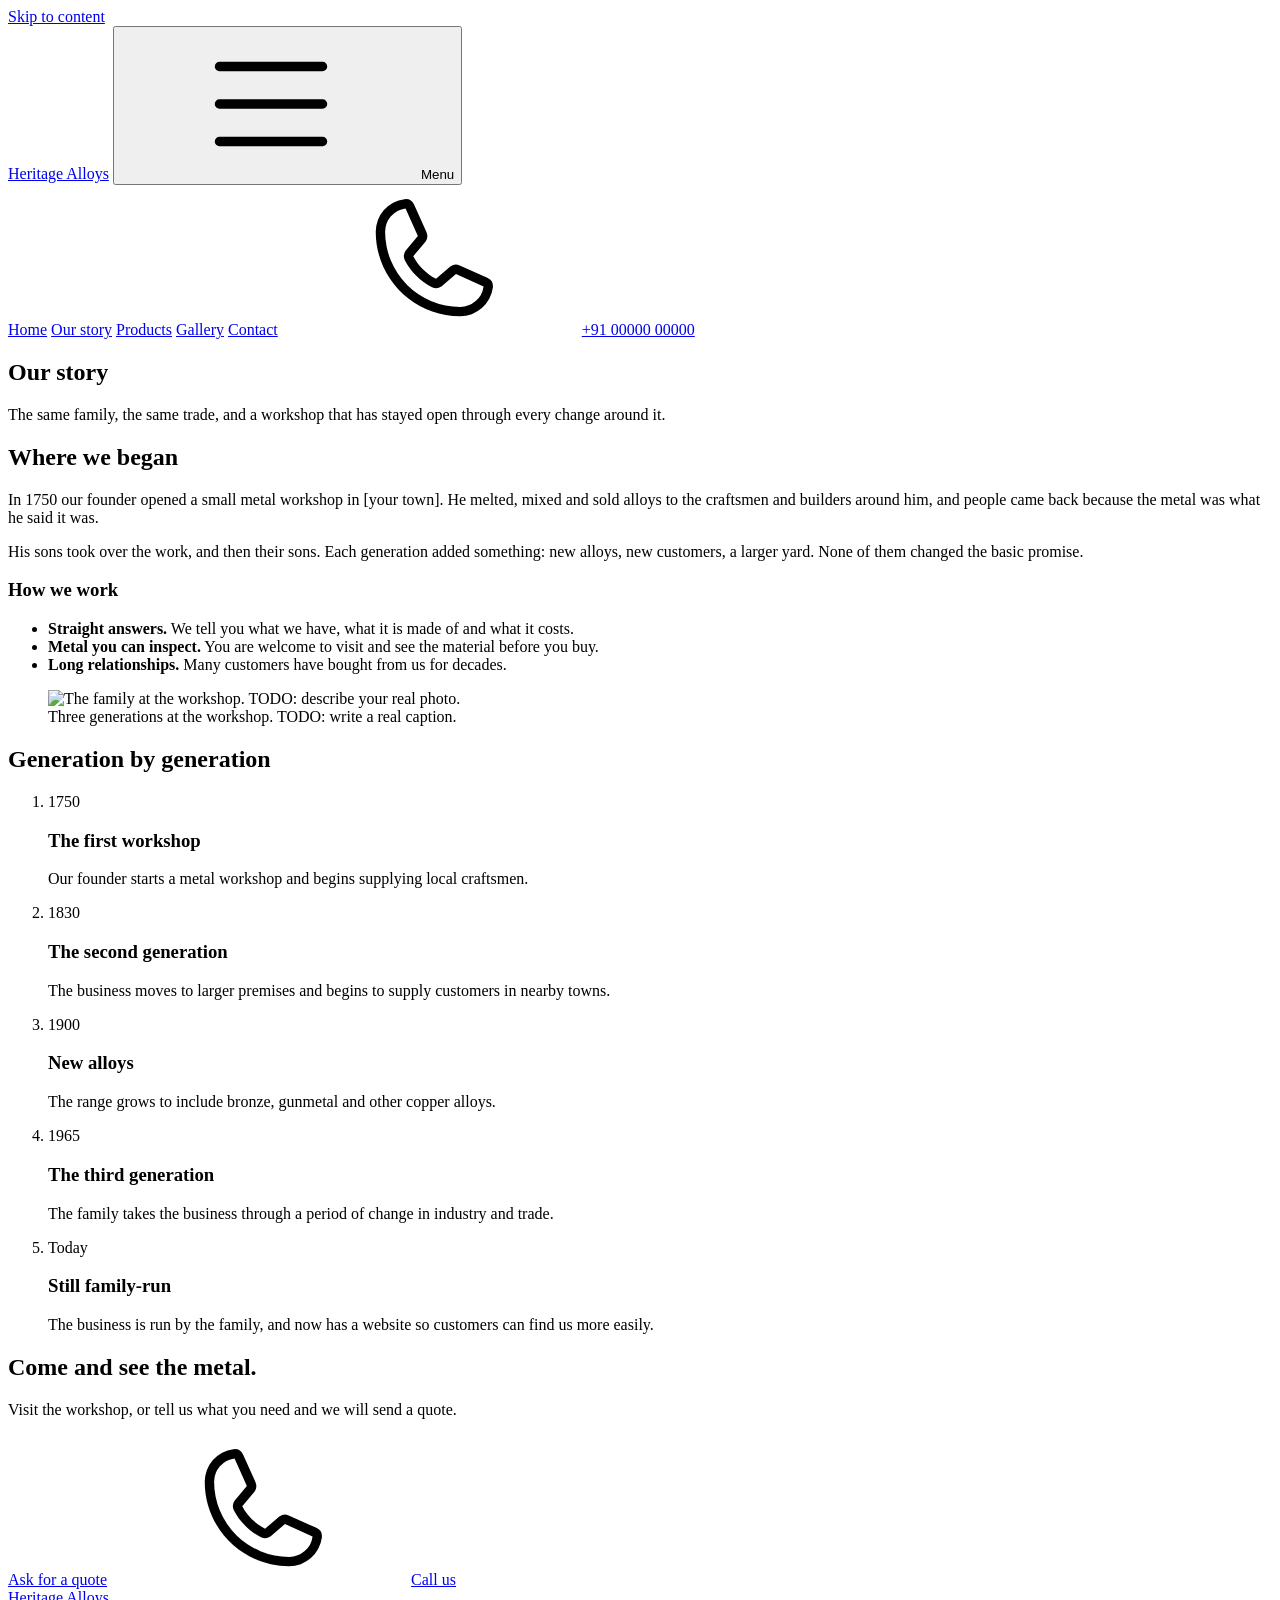
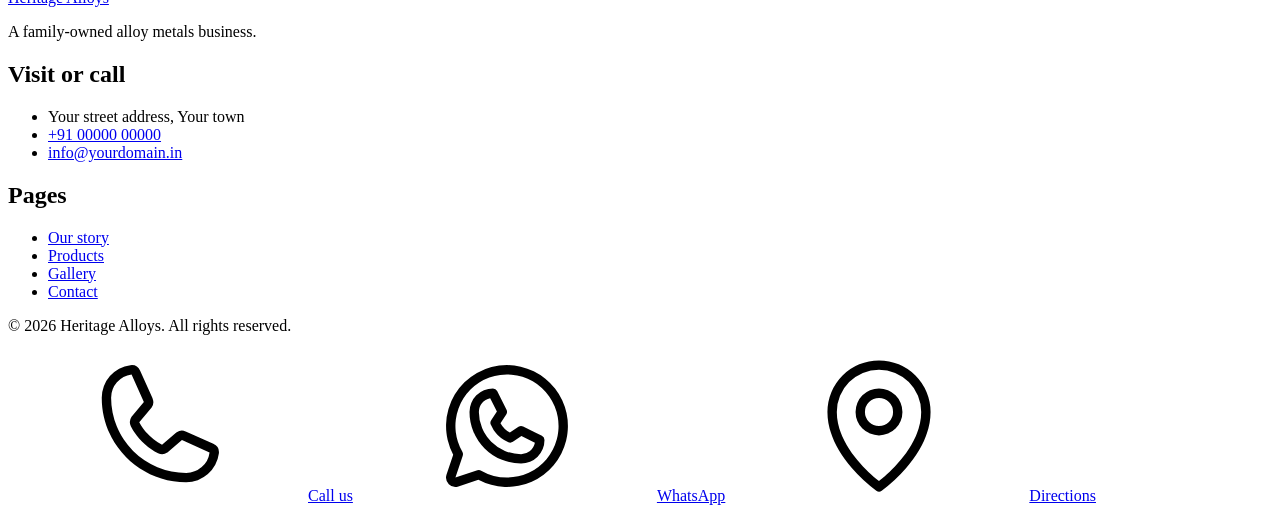
==== about.html @ 918330fb "Add files via upload" ====
<!DOCTYPE html>
<html lang="en">
<head>
  <meta charset="utf-8">
  <meta name="viewport" content="width=device-width, initial-scale=1">
  <meta name="color-scheme" content="light dark">
  <script>document.documentElement.className += ' js';</script>

  <!-- TODO: check this page's title and description -->
  <title>Our story | Heritage Alloys</title>
  <meta name="description" content="The story of Heritage Alloys: a family alloy metals business, passed from one generation to the next.">
  <meta name="theme-color" content="#2c3a40">
  <meta property="og:title" content="Our story | Heritage Alloys">
  <meta property="og:description" content="The story of Heritage Alloys: a family alloy metals business, passed from one generation to the next.">
  <meta property="og:type" content="website">
  <link rel="icon" href="images/favicon.svg" type="image/svg+xml">

  <link rel="preload" href="fonts/libre-caslon-display-latin-400-normal.woff2" as="font" type="font/woff2" crossorigin>
  <link rel="preload" href="fonts/hanken-grotesk-latin-wght-normal.woff2" as="font" type="font/woff2" crossorigin>
  <link rel="stylesheet" href="css/style.css">
</head>
<body>
  <svg width="0" height="0" style="position:absolute" aria-hidden="true" focusable="false"><defs><symbol id="i-phone" viewBox="0 0 256 256"><path d="M222.37,158.46l-47.11-21.11-.13-.06a16,16,0,0,0-15.17,1.4,8.12,8.12,0,0,0-.75.56L134.87,160c-15.42-7.49-31.34-23.29-38.83-38.51l20.78-24.71c.2-.25.39-.5.57-.77a16,16,0,0,0,1.32-15.06l0-.12L97.54,33.64a16,16,0,0,0-16.62-9.52A56.26,56.26,0,0,0,32,80c0,79.4,64.6,144,144,144a56.26,56.26,0,0,0,55.88-48.92A16,16,0,0,0,222.37,158.46ZM176,208A128.14,128.14,0,0,1,48,80,40.2,40.2,0,0,1,82.87,40a.61.61,0,0,0,0,.12l21,47L83.2,111.86a6.13,6.13,0,0,0-.57.77,16,16,0,0,0-1,15.7c9.06,18.53,27.73,37.06,46.46,46.11a16,16,0,0,0,15.75-1.14,8.44,8.44,0,0,0,.74-.56L168.89,152l47,21.05h0s.08,0,.11,0A40.21,40.21,0,0,1,176,208Z"/></symbol><symbol id="i-whatsapp" viewBox="0 0 256 256"><path d="M187.58,144.84l-32-16a8,8,0,0,0-8,.5l-14.69,9.8a40.55,40.55,0,0,1-16-16l9.8-14.69a8,8,0,0,0,.5-8l-16-32A8,8,0,0,0,104,64a40,40,0,0,0-40,40,88.1,88.1,0,0,0,88,88,40,40,0,0,0,40-40A8,8,0,0,0,187.58,144.84ZM152,176a72.08,72.08,0,0,1-72-72A24,24,0,0,1,99.29,80.46l11.48,23L101,118a8,8,0,0,0-.73,7.51,56.47,56.47,0,0,0,30.15,30.15A8,8,0,0,0,138,155l14.61-9.74,23,11.48A24,24,0,0,1,152,176ZM128,24A104,104,0,0,0,36.18,176.88L24.83,210.93a16,16,0,0,0,20.24,20.24l34.05-11.35A104,104,0,1,0,128,24Zm0,192a87.87,87.87,0,0,1-44.06-11.81,8,8,0,0,0-6.54-.67L40,216,52.47,178.6a8,8,0,0,0-.66-6.54A88,88,0,1,1,128,216Z"/></symbol><symbol id="i-pin" viewBox="0 0 256 256"><path d="M128,64a40,40,0,1,0,40,40A40,40,0,0,0,128,64Zm0,64a24,24,0,1,1,24-24A24,24,0,0,1,128,128Zm0-112a88.1,88.1,0,0,0-88,88c0,31.4,14.51,64.68,42,96.25a254.19,254.19,0,0,0,41.45,38.3,8,8,0,0,0,9.18,0A254.19,254.19,0,0,0,174,200.25c27.45-31.57,42-64.85,42-96.25A88.1,88.1,0,0,0,128,16Zm0,206c-16.53-13-72-60.75-72-118a72,72,0,0,1,144,0C200,161.23,144.53,209,128,222Z"/></symbol><symbol id="i-clock" viewBox="0 0 256 256"><path d="M128,24A104,104,0,1,0,232,128,104.11,104.11,0,0,0,128,24Zm0,192a88,88,0,1,1,88-88A88.1,88.1,0,0,1,128,216Zm64-88a8,8,0,0,1-8,8H128a8,8,0,0,1-8-8V72a8,8,0,0,1,16,0v48h48A8,8,0,0,1,192,128Z"/></symbol><symbol id="i-mail" viewBox="0 0 256 256"><path d="M224,48H32a8,8,0,0,0-8,8V192a16,16,0,0,0,16,16H216a16,16,0,0,0,16-16V56A8,8,0,0,0,224,48ZM203.43,64,128,133.15,52.57,64ZM216,192H40V74.19l82.59,75.71a8,8,0,0,0,10.82,0L216,74.19V192Z"/></symbol><symbol id="i-arrow" viewBox="0 0 256 256"><path d="M221.66,133.66l-72,72a8,8,0,0,1-11.32-11.32L196.69,136H40a8,8,0,0,1,0-16H196.69L138.34,61.66a8,8,0,0,1,11.32-11.32l72,72A8,8,0,0,1,221.66,133.66Z"/></symbol><symbol id="i-close" viewBox="0 0 256 256"><path d="M205.66,194.34a8,8,0,0,1-11.32,11.32L128,139.31,61.66,205.66a8,8,0,0,1-11.32-11.32L116.69,128,50.34,61.66A8,8,0,0,1,61.66,50.34L128,116.69l66.34-66.35a8,8,0,0,1,11.32,11.32L139.31,128Z"/></symbol><symbol id="i-prev" viewBox="0 0 256 256"><path d="M165.66,202.34a8,8,0,0,1-11.32,11.32l-80-80a8,8,0,0,1,0-11.32l80-80a8,8,0,0,1,11.32,11.32L91.31,128Z"/></symbol><symbol id="i-next" viewBox="0 0 256 256"><path d="M181.66,133.66l-80,80a8,8,0,0,1-11.32-11.32L164.69,128,90.34,53.66a8,8,0,0,1,11.32-11.32l80,80A8,8,0,0,1,181.66,133.66Z"/></symbol><symbol id="i-check" viewBox="0 0 256 256"><path d="M173.66,98.34a8,8,0,0,1,0,11.32l-56,56a8,8,0,0,1-11.32,0l-24-24a8,8,0,0,1,11.32-11.32L112,148.69l50.34-50.35A8,8,0,0,1,173.66,98.34ZM232,128A104,104,0,1,1,128,24,104.11,104.11,0,0,1,232,128Zm-16,0a88,88,0,1,0-88,88A88.1,88.1,0,0,0,216,128Z"/></symbol><symbol id="i-warn" viewBox="0 0 256 256"><path d="M128,24A104,104,0,1,0,232,128,104.11,104.11,0,0,0,128,24Zm0,192a88,88,0,1,1,88-88A88.1,88.1,0,0,1,128,216Zm-8-80V80a8,8,0,0,1,16,0v56a8,8,0,0,1-16,0Zm20,36a12,12,0,1,1-12-12A12,12,0,0,1,140,172Z"/></symbol><symbol id="i-menu" viewBox="0 0 256 256"><path d="M224,128a8,8,0,0,1-8,8H40a8,8,0,0,1,0-16H216A8,8,0,0,1,224,128ZM40,72H216a8,8,0,0,0,0-16H40a8,8,0,0,0,0,16ZM216,184H40a8,8,0,0,0,0,16H216a8,8,0,0,0,0-16Z"/></symbol></defs></svg>
  <a class="skip" href="#main">Skip to content</a>

  <div class="masthead">
    <header class="site-header container">
      <a class="brand" href="index.html">Heritage Alloys</a>
      <button class="nav-toggle" aria-expanded="false" aria-controls="site-nav"><svg class="icon" aria-hidden="true" focusable="false"><use href="#i-menu"/></svg>Menu</button>
      <nav id="site-nav" aria-label="Main">
        <a href="index.html">Home</a>
        <a href="about.html" aria-current="page">Our story</a>
        <a href="products.html">Products</a>
        <a href="gallery.html">Gallery</a>
        <a href="contact.html">Contact</a>
        <a class="nav-phone" href="tel:+910000000000"><svg class="icon" aria-hidden="true" focusable="false"><use href="#i-phone"/></svg>+91 00000 00000</a>
      </nav>
    </header>
    <section class="hero hero--page container">
      <div>
        <h1 class="rise" style="--i:0">Our story</h1>
        <p class="lead rise" style="--i:1">The same family, the same trade, and a workshop that has stayed open through every change around it.</p>
      </div>
    </section>
  </div>

  <main id="main">
    <section class="section">
      <div class="container story">
        <div>
          <h2>Where we began</h2>
          <!-- TODO: replace all of this with your real family history -->
          <p>In 1750 our founder opened a small metal workshop in [your town]. He melted, mixed and sold alloys to the craftsmen and builders around him, and people came back because the metal was what he said it was.</p>
          <p>His sons took over the work, and then their sons. Each generation added something: new alloys, new customers, a larger yard. None of them changed the basic promise.</p>
          <h3>How we work</h3>
          <!-- TODO: edit these to match how you really do business -->
          <ul class="principles">
            <li><strong>Straight answers.</strong> We tell you what we have, what it is made of and what it costs.</li>
            <li><strong>Metal you can inspect.</strong> You are welcome to visit and see the material before you buy.</li>
            <li><strong>Long relationships.</strong> Many customers have bought from us for decades.</li>
          </ul>
        </div>
        <figure>
          <img src="images/story.svg" width="800" height="1000" alt="The family at the workshop. TODO: describe your real photo.">
          <figcaption>Three generations at the workshop. TODO: write a real caption.</figcaption>
        </figure>
      </div>
    </section>

    <section class="section section--surface">
      <div class="container">
        <h2>Generation by generation</h2>
        <!-- TODO: change years and events. Add or remove list items freely. -->
        <ol class="timeline">
          <li>
            <time datetime="1750">1750</time>
            <div><h3>The first workshop</h3><p>Our founder starts a metal workshop and begins supplying local craftsmen.</p></div>
          </li>
          <li>
            <time datetime="1830">1830</time>
            <div><h3>The second generation</h3><p>The business moves to larger premises and begins to supply customers in nearby towns.</p></div>
          </li>
          <li>
            <time datetime="1900">1900</time>
            <div><h3>New alloys</h3><p>The range grows to include bronze, gunmetal and other copper alloys.</p></div>
          </li>
          <li>
            <time datetime="1965">1965</time>
            <div><h3>The third generation</h3><p>The family takes the business through a period of change in industry and trade.</p></div>
          </li>
          <li>
            <time datetime="2026">Today</time>
            <div><h3>Still family-run</h3><p>The business is run by the family, and now has a website so customers can find us more easily.</p></div>
          </li>
        </ol>
      </div>
    </section>

  </main>

  <footer class="site-footer">
    <div class="container">
      <section class="closing">
        <div>
          <h2>Come and see the metal.</h2>
          <p>Visit the workshop, or tell us what you need and we will send a quote.</p>
        </div>
        <div class="hero-actions">
          <a class="btn btn-lit" href="contact.html">Ask for a quote</a>
          <a class="btn btn-outline" href="tel:+910000000000"><svg class="icon" aria-hidden="true" focusable="false"><use href="#i-phone"/></svg>Call us</a>
        </div>
      </section>
      <div class="footer-grid">
        <div>
          <a class="brand" href="index.html">Heritage Alloys</a>
          <p>A family-owned alloy metals business.</p>
        </div>
        <div>
          <h2>Visit or call</h2>
          <!-- TODO: your real address, phone and email -->
          <ul>
            <li>Your street address, Your town</li>
            <li><a href="tel:+910000000000">+91 00000 00000</a></li>
            <li><a href="mailto:info@yourdomain.in">info@yourdomain.in</a></li>
          </ul>
        </div>
        <div>
          <h2>Pages</h2>
          <ul>
            <li><a href="about.html">Our story</a></li>
            <li><a href="products.html">Products</a></li>
            <li><a href="gallery.html">Gallery</a></li>
            <li><a href="contact.html">Contact</a></li>
          </ul>
        </div>
      </div>
      <p class="copyright">&copy; <span data-year>2026</span> Heritage Alloys. All rights reserved.</p>
    </div>
  </footer>

  <nav class="action-bar" aria-label="Quick actions">
    <a class="btn btn-lit" href="tel:+910000000000"><svg class="icon" aria-hidden="true" focusable="false"><use href="#i-phone"/></svg>Call us</a>
    <a class="btn btn-outline" href="https://wa.me/910000000000?text=Hello%2C%20I%20would%20like%20to%20ask%20about%20your%20alloys." target="_blank" rel="noopener"><svg class="icon" aria-hidden="true" focusable="false"><use href="#i-whatsapp"/></svg>WhatsApp</a>
    <a class="btn btn-outline" href="https://www.google.com/maps/search/?api=1&amp;query=Heritage%20Alloys" target="_blank" rel="noopener"><svg class="icon" aria-hidden="true" focusable="false"><use href="#i-pin"/></svg>Directions</a>
  </nav>

  <script src="js/main.js"></script>
</body>
</html>
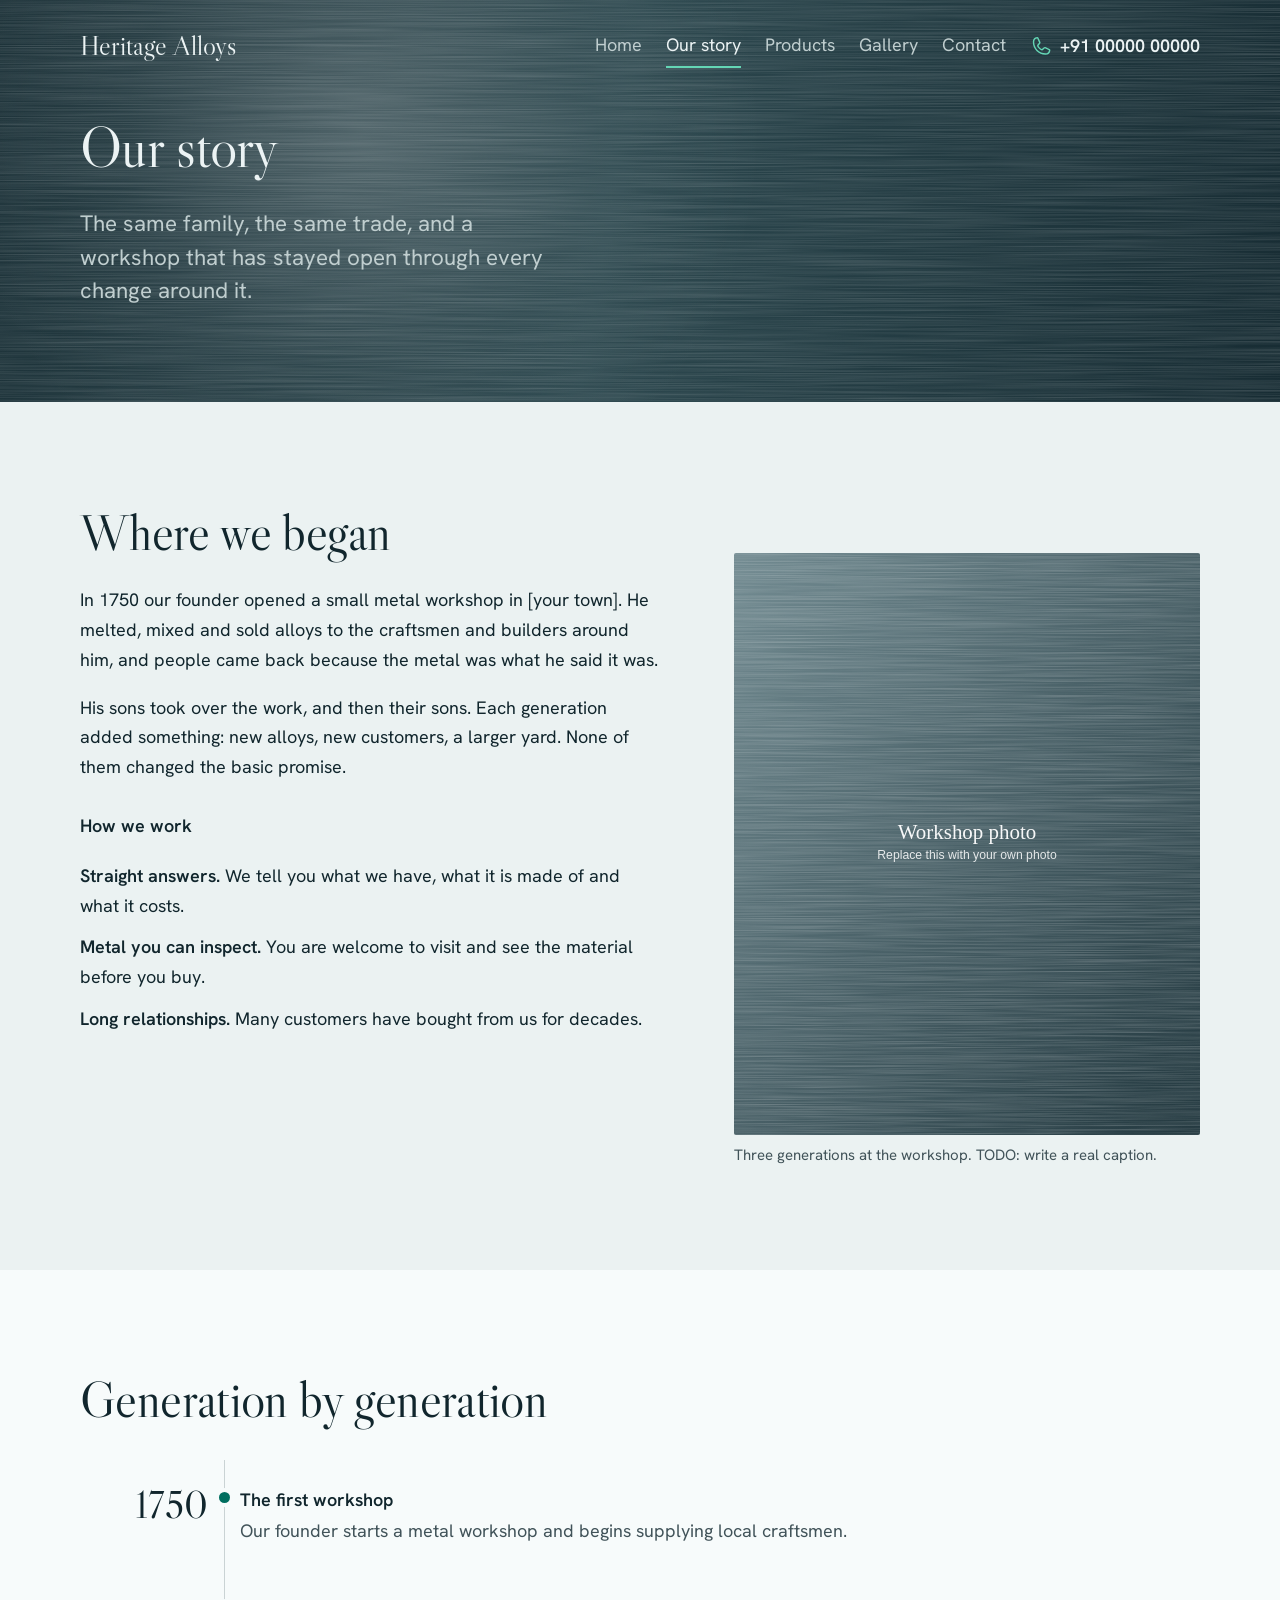
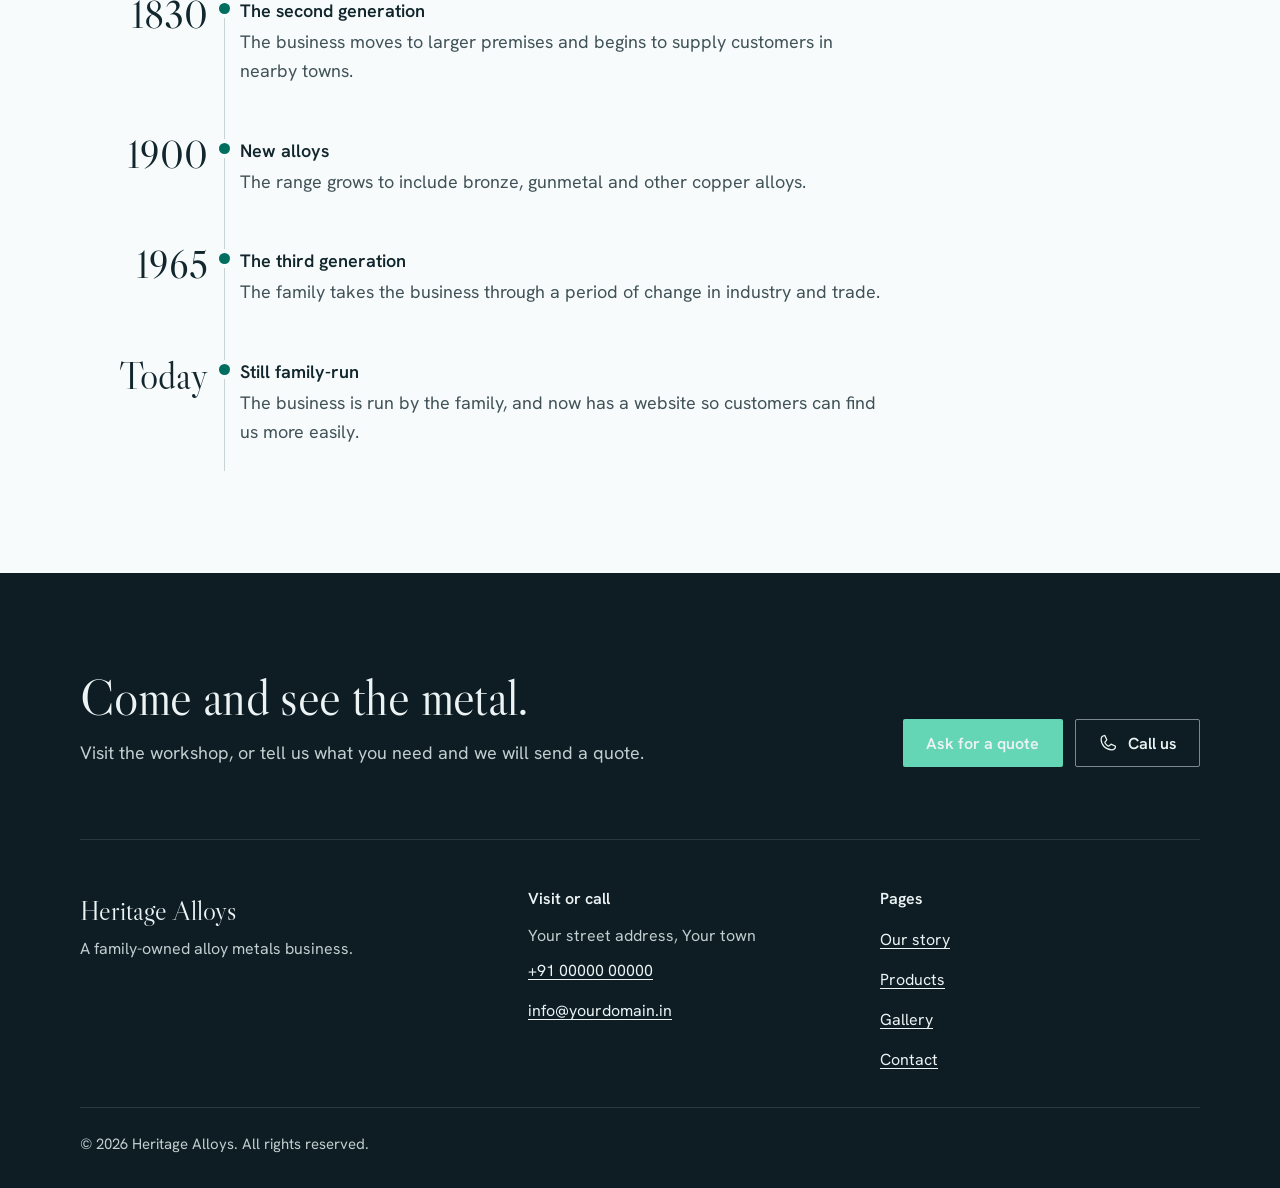
==== commit caac7960: "Update about.html" ====
--- a/about.html
+++ b/about.html
@@ -7,7 +7,7 @@
   <script>document.documentElement.className += ' js';</script>
 
   <!-- TODO: check this page's title and description -->
-  <title>Our story | Heritage Alloys</title>
+  <title>Our story | Amar Alloys India</title>
   <meta name="description" content="The story of Heritage Alloys: a family alloy metals business, passed from one generation to the next.">
   <meta name="theme-color" content="#2c3a40">
   <meta property="og:title" content="Our story | Heritage Alloys">
--- a/css/style.css
+++ b/css/style.css
@@ -0,0 +1,408 @@
+/* ==========================================================
+   Heritage Alloys - site styles
+
+   Design notes
+   - One accent colour only: patina (the green copper alloys
+     take on with age). Everything else is tinted neutrals.
+   - Light and dark mode follow the visitor's device setting.
+   - One corner radius for everything (--radius).
+   - Change colours, fonts and spacing in the tokens below.
+   ========================================================== */
+
+@font-face {
+  font-family: "Libre Caslon Display";
+  src: url("../fonts/libre-caslon-display-latin-400-normal.woff2") format("woff2");
+  font-weight: 400; font-style: normal; font-display: swap;
+}
+@font-face {
+  font-family: "Hanken Grotesk";
+  src: url("../fonts/hanken-grotesk-latin-wght-normal.woff2") format("woff2");
+  font-weight: 100 900; font-style: normal; font-display: swap;
+}
+
+/* ---------- Tokens ---------- */
+:root {
+  color-scheme: light dark;
+
+  /* surfaces and text (light) */
+  --ground: oklch(0.955 0.007 205);
+  --surface: oklch(0.985 0.004 205);
+  --ink: oklch(0.255 0.03 220);
+  --ink-soft: oklch(0.43 0.025 220);
+  --rule: oklch(0.86 0.01 205);
+
+  /* the single accent */
+  --accent: oklch(0.48 0.09 180);
+  --accent-strong: oklch(0.40 0.08 182);
+  --on-accent: oklch(0.985 0.005 190);
+
+  /* feedback (always paired with an icon and text) */
+  --danger: oklch(0.50 0.17 25);
+  --ring: oklch(0.48 0.09 180 / 0.3);
+
+  /* brushed metal surfaces (same in both modes) */
+  --metal-1: oklch(0.30 0.03 220);
+  --metal-2: oklch(0.38 0.035 215);
+  --metal-3: oklch(0.28 0.03 222);
+  --metal-deep: oklch(0.22 0.025 222);
+  --on-metal: oklch(0.96 0.008 200);
+  --on-metal-soft: oklch(0.84 0.015 205);
+  --accent-lit: oklch(0.80 0.115 172);
+  --accent-lit-hover: oklch(0.86 0.11 172);
+  --on-accent-lit: oklch(0.22 0.04 215);
+
+  --shadow: 0 1px 2px oklch(0.25 0.03 220 / 0.12), 0 18px 36px -16px oklch(0.25 0.03 220 / 0.32);
+
+  /* type */
+  --serif: "Libre Caslon Display", "Libre Caslon Text", Georgia, "Times New Roman", serif;
+  --sans: "Hanken Grotesk", system-ui, -apple-system, "Segoe UI", Roboto, sans-serif;
+  --step-0: 1.125rem;
+  --step-1: 1.4rem;
+  --step-2: 1.75rem;
+  --step-3: clamp(1.9rem, 3vw, 2.4rem);
+  --step-4: clamp(2.2rem, 4vw, 3.2rem);
+  --step-5: clamp(2.4rem, 5.2vw, 4.25rem);
+
+  /* spacing (8pt scale) */
+  --s1: 0.25rem; --s2: 0.5rem; --s3: 0.75rem; --s4: 1rem; --s5: 1.5rem;
+  --s6: 2rem; --s7: 3rem; --s8: 4.5rem; --s9: 6rem;
+
+  --gutter: clamp(1.25rem, 4vw, 2.5rem);
+  --max: 1120px;
+  --radius: 2px;
+  --ease: cubic-bezier(0.16, 1, 0.3, 1);
+  --z-bar: 40;
+}
+
+@media (prefers-color-scheme: dark) {
+  :root {
+    --ground: oklch(0.21 0.02 222);
+    --surface: oklch(0.25 0.022 222);
+    --ink: oklch(0.94 0.008 200);
+    --ink-soft: oklch(0.76 0.015 205);
+    --rule: oklch(0.36 0.02 220);
+    --accent: oklch(0.80 0.115 172);
+    --accent-strong: oklch(0.86 0.11 172);
+    --on-accent: oklch(0.22 0.04 215);
+    --danger: oklch(0.78 0.13 25);
+    --ring: oklch(0.80 0.115 172 / 0.35);
+    --metal-deep: oklch(0.18 0.02 222);
+    --shadow: 0 1px 2px oklch(0.1 0.02 220 / 0.4), 0 18px 36px -16px oklch(0.1 0.02 220 / 0.6);
+  }
+}
+
+/* ---------- Base ---------- */
+*, *::before, *::after { box-sizing: border-box; }
+html { scroll-behavior: smooth; -webkit-text-size-adjust: 100%; }
+body {
+  margin: 0;
+  font: 400 var(--step-0) / 1.65 var(--sans);
+  color: var(--ink);
+  background: var(--ground);
+  -webkit-font-smoothing: antialiased;
+}
+img { max-width: 100%; height: auto; display: block; }
+p { margin: 0 0 1em; max-inline-size: 64ch; text-wrap: pretty; }
+a { color: var(--accent); text-underline-offset: 0.2em; text-decoration-thickness: 1px; transition: text-decoration-thickness 0.15s var(--ease); }
+a:hover { text-decoration-thickness: 2px; }
+h1, h2, h3 { text-wrap: balance; }
+h1, h2 { font-family: var(--serif); font-weight: 400; line-height: 1.08; letter-spacing: -0.012em; margin: 0 0 0.5em; }
+h1 { font-size: var(--step-5); }
+h2 { font-size: var(--step-4); }
+h3 { font: 600 var(--step-0) / 1.3 var(--sans); margin: 0 0 0.25em; }
+ul, ol, dl { margin: 0; padding: 0; }
+:focus-visible { outline: 3px solid var(--accent); outline-offset: 3px; border-radius: var(--radius); }
+.masthead :focus-visible, .site-footer :focus-visible, .action-bar :focus-visible { outline-color: var(--accent-lit); }
+
+.container { width: min(100% - 2 * var(--gutter), var(--max)); margin-inline: auto; }
+.visually-hidden { position: absolute; width: 1px; height: 1px; overflow: hidden; clip-path: inset(50%); white-space: nowrap; }
+.skip { position: absolute; left: -999px; top: 0; background: var(--surface); color: var(--ink); padding: var(--s3) var(--s4); z-index: 100; }
+.skip:focus { left: var(--s2); top: var(--s2); }
+.icon { inline-size: 1.25em; block-size: 1.25em; fill: currentColor; flex: none; }
+
+/* ---------- Buttons: one primary per view, the rest stay quiet ---------- */
+.btn {
+  display: inline-flex; align-items: center; justify-content: center; gap: 0.6rem;
+  min-height: 3rem; padding: 0.7rem 1.4rem;
+  border: 1.5px solid transparent; border-radius: var(--radius);
+  font: 600 1rem / 1.2 var(--sans); text-decoration: none; white-space: nowrap;
+  cursor: pointer; touch-action: manipulation;
+  transition: background-color 0.18s var(--ease), border-color 0.18s var(--ease), transform 0.12s var(--ease);
+}
+.btn:hover { text-decoration: none; }
+.btn:active { transform: translateY(1px); }
+.btn[disabled] { opacity: 0.55; cursor: progress; }
+.btn-primary { background: var(--accent); color: var(--on-accent); }
+.btn-primary:hover { background: var(--accent-strong); }
+.btn-lit { background: var(--accent-lit); color: var(--on-accent-lit); }
+.btn-lit:hover { background: var(--accent-lit-hover); }
+.btn-outline { border-color: oklch(0.96 0.008 200 / 0.5); color: var(--on-metal); }
+.btn-outline:hover { background: oklch(1 0 0 / 0.1); border-color: oklch(0.96 0.008 200 / 0.8); }
+.btn-quiet { border-color: var(--ink-soft); color: var(--ink); }
+.btn-quiet:hover { background: var(--rule); }
+
+/* ---------- Masthead: header and hero on brushed metal ---------- */
+.masthead {
+  position: relative; isolation: isolate; overflow: hidden;
+  color: var(--on-metal);
+  background: linear-gradient(100deg, var(--metal-1) 0%, var(--metal-2) 48%, var(--metal-3) 100%);
+}
+.masthead::before { /* brushed streaks */
+  content: ""; position: absolute; inset: 0; z-index: -2; opacity: 0.2;
+  background-size: cover; background-position: center; background-repeat: no-repeat;
+  background-image: url("data:image/svg+xml,%3Csvg xmlns='http://www.w3.org/2000/svg' width='1600' height='900'%3E%3Cfilter id='n'%3E%3CfeTurbulence type='fractalNoise' baseFrequency='0.004 0.9' numOctaves='3' seed='4'/%3E%3CfeColorMatrix values='0 0 0 0 1 0 0 0 0 1 0 0 0 0 1 1.2 0 0 0 -0.35'/%3E%3C/filter%3E%3Crect width='100%25' height='100%25' filter='url(%23n)'/%3E%3C/svg%3E");
+}
+.masthead::after { /* moving highlight, positioned by js/main.js */
+  content: ""; position: absolute; inset: 0; z-index: -1; pointer-events: none;
+  background: radial-gradient(560px circle at var(--mx, 30%) var(--my, 25%),
+    oklch(1 0 0 / 0.2), oklch(1 0 0 / 0.05) 42%, transparent 72%);
+}
+
+.site-header { display: flex; flex-wrap: wrap; align-items: center; justify-content: space-between; gap: var(--s3) var(--s6); padding-block: var(--s5); }
+.brand { display: inline-flex; align-items: center; min-height: 2.75rem; font-family: var(--serif); font-size: 1.7rem; line-height: 1; color: var(--on-metal); text-decoration: none; }
+.brand:hover { text-decoration: none; }
+#site-nav { display: flex; flex-wrap: wrap; align-items: center; gap: var(--s1) var(--s5); }
+#site-nav a:not(.nav-phone) {
+  display: inline-flex; align-items: center; min-height: 2.75rem;
+  color: var(--on-metal-soft); text-decoration: none;
+  border-bottom: 2px solid transparent; transition: color 0.15s var(--ease), border-color 0.15s var(--ease);
+}
+#site-nav a:not(.nav-phone):hover { color: var(--on-metal); border-bottom-color: oklch(0.96 0.008 200 / 0.5); }
+#site-nav a[aria-current="page"] { color: var(--on-metal); border-bottom-color: var(--accent-lit); }
+.nav-phone { display: inline-flex; align-items: center; gap: 0.5rem; min-height: 2.75rem; font-weight: 600; color: var(--on-metal); text-decoration: none; }
+.nav-phone .icon { color: var(--accent-lit); }
+.nav-toggle {
+  display: none; align-items: center; gap: 0.5rem; min-height: 3rem; padding: 0 1rem;
+  font: 600 1rem var(--sans); color: var(--on-metal); cursor: pointer; touch-action: manipulation;
+  background: transparent; border: 1.5px solid oklch(0.96 0.008 200 / 0.5); border-radius: var(--radius);
+}
+
+/* ---------- Hero ---------- */
+.hero {
+  display: grid; grid-template-columns: minmax(0, 1.5fr) minmax(0, 0.5fr); gap: var(--s7); align-items: center;
+  padding-block: var(--s6) calc(var(--s9) + var(--s4));
+}
+.hero--page { grid-template-columns: minmax(0, 1fr); padding-block: var(--s5) var(--s8); }
+.hero--page h1 { font-size: clamp(2.3rem, 4.6vw, 3.6rem); }
+.hero .lead { font-size: var(--step-1); line-height: 1.5; color: var(--on-metal-soft); max-inline-size: 36ch; }
+.hero-actions { display: flex; flex-wrap: wrap; gap: var(--s3); margin-top: var(--s5); }
+.seal { inline-size: min(100%, 280px); justify-self: center; filter: drop-shadow(0 14px 22px oklch(0.15 0.03 220 / 0.5)); }
+
+.seal { color: var(--accent-lit); }
+.seal .m-a { stop-color: oklch(0.46 0.04 215); }
+.seal .m-b { stop-color: oklch(0.26 0.03 222); }
+.seal-ring, .seal-year { font-family: var(--sans); letter-spacing: 0.04em; }
+.seal-ring { font-family: var(--serif); }
+.seal-mono { font-family: var(--serif); fill: var(--on-metal); }
+
+/* ---------- Key facts ledge (Pareto: what most visitors came for) ---------- */
+.ledge {
+  position: relative; margin-top: calc(-1 * var(--s7)); margin-bottom: var(--s6);
+  display: grid; grid-template-columns: 1fr 1.25fr 1fr; gap: var(--s6);
+  padding: var(--s6); background: var(--surface); border-radius: var(--radius); box-shadow: var(--shadow);
+}
+.fact { display: grid; grid-template-columns: auto 1fr; column-gap: var(--s3); align-content: start; }
+.fact > .icon { color: var(--accent); margin-top: 0.2rem; inline-size: 1.5rem; block-size: 1.5rem; }
+.fact h2 { font: 600 1rem / 1.4 var(--sans); letter-spacing: 0; margin: 0 0 var(--s1); color: var(--ink-soft); }
+.fact p, .fact .fact-line { margin: 0; font-size: 1.0625rem; line-height: 1.5; }
+.fact .links { display: flex; flex-wrap: wrap; gap: 0 var(--s4); margin-top: var(--s1); font-weight: 600; }
+.fact a { display: inline-flex; align-items: center; }
+.open-status { display: flex; align-items: baseline; gap: 0.55rem; font-weight: 600; line-height: 1.5; margin: 0 0 var(--s1); }
+.open-status::before { content: ""; flex: none; inline-size: 0.65rem; block-size: 0.65rem; border-radius: 50%; border: 2px solid var(--ink-soft); transform: translateY(-0.05em); }
+.open-status[hidden] { display: none; }
+.open-status[data-state="open"]::before { background: var(--accent); border-color: var(--accent); }
+
+/* ---------- Sections ---------- */
+.section { padding-block: clamp(3.5rem, 8vw, 6.5rem); }
+.section--surface { background: var(--surface); }
+
+.story { display: grid; grid-template-columns: minmax(0, 1fr) minmax(0, 0.8fr); gap: clamp(2rem, 6vw, var(--s8)); align-items: start; }
+.story figure { margin-top: var(--s7); }
+.story h2 { max-inline-size: 14ch; }
+.story h3 { margin-top: var(--s6); }
+figure { margin: 0; }
+figure img { inline-size: 100%; border-radius: var(--radius); }
+figcaption { margin-top: var(--s2); font-size: 0.9375rem; color: var(--ink-soft); }
+.text-link { display: inline-flex; align-items: center; gap: 0.5rem; font-weight: 600; }
+.text-link .icon { transition: transform 0.2s var(--ease); }
+.text-link:hover .icon { transform: translateX(3px); }
+
+.principles { list-style: none; display: grid; gap: var(--s3); margin: var(--s5) 0 0; }
+.principles li { max-inline-size: 60ch; }
+.principles strong { font-weight: 600; }
+
+.supply { display: grid; grid-template-columns: minmax(0, 0.9fr) minmax(0, 1.1fr); gap: clamp(2rem, 6vw, var(--s8)); align-items: start; }
+.quad { display: grid; grid-template-columns: 1fr 1fr; gap: var(--s6) var(--s7); }
+.quad dt, .alloy dt { font-family: var(--serif); font-size: var(--step-2); line-height: 1.2; }
+.quad dd, .alloy dd { margin: var(--s1) 0 0; color: var(--ink-soft); }
+
+/* Products catalogue */
+.catalog { display: grid; grid-template-columns: minmax(0, 13rem) minmax(0, 1fr); gap: clamp(2rem, 6vw, var(--s8)); align-items: start; }
+.catalog-nav { position: sticky; top: var(--s5); }
+.catalog-nav ul { list-style: none; display: grid; gap: var(--s1); }
+.catalog-nav a { display: block; padding: 0.5rem 0; color: var(--ink-soft); text-decoration: none; transition: color 0.15s var(--ease); }
+.catalog-nav a:hover { color: var(--ink); }
+.catalog-nav a[aria-current="true"] { color: var(--ink); font-weight: 600; }
+.family { scroll-margin-top: var(--s5); padding-block: var(--s7); }
+.family:first-child { padding-top: 0; }
+.family + .family { border-top: 1px solid var(--rule); }
+.family h2 { font-size: var(--step-3); margin-bottom: var(--s2); }
+.family-intro { color: var(--ink-soft); margin: 0; }
+.alloy-list { display: grid; grid-template-columns: repeat(2, minmax(0, 1fr)); gap: var(--s6) var(--s7); margin: var(--s6) 0 0; }
+.alloy .made { color: var(--ink); font-weight: 500; }
+.alloy dd + dd { margin-top: var(--s1); }
+
+.forms { list-style: none; display: grid; grid-template-columns: repeat(2, minmax(0, 1fr)); gap: var(--s6) var(--s7); margin-top: var(--s6); }
+.forms strong { display: block; font-family: var(--serif); font-weight: 400; font-size: var(--step-2); line-height: 1.2; }
+.forms span { color: var(--ink-soft); }
+
+/* Timeline (a real sequence, so dates stay) */
+.timeline { --yr: 8rem; list-style: none; display: grid; margin-top: var(--s6); }
+.timeline li { position: relative; display: grid; grid-template-columns: var(--yr) minmax(0, 1fr); gap: var(--s6); padding-block: var(--s5); }
+.timeline li::before { content: ""; position: absolute; inset-block: 0; inset-inline-start: calc(var(--yr) + var(--s6) / 2); inline-size: 1px; background: var(--rule); }
+.timeline li::after { content: ""; position: absolute; inset-block-start: calc(var(--s5) + 0.55rem); inset-inline-start: calc(var(--yr) + var(--s6) / 2 - 5px); inline-size: 11px; block-size: 11px; border-radius: 50%; background: var(--accent); box-shadow: 0 0 0 4px var(--ground); }
+.section--surface .timeline li::after { box-shadow: 0 0 0 4px var(--surface); }
+.timeline time { font-family: var(--serif); font-size: var(--step-3); line-height: 1.1; text-align: right; }
+.timeline h3 { margin-top: 0.3rem; }
+.timeline p { margin: 0; color: var(--ink-soft); }
+
+/* Gallery */
+.gallery { display: grid; grid-template-columns: repeat(12, minmax(0, 1fr)); grid-auto-rows: clamp(11rem, 20vw, 15rem); gap: var(--s3); }
+.tile { position: relative; display: block; padding: 0; border: 0; background: var(--rule); cursor: zoom-in; border-radius: var(--radius); overflow: hidden; touch-action: manipulation; }
+.tile:nth-child(1) { grid-column: span 7; grid-row: span 2; }
+.tile:nth-child(2), .tile:nth-child(3) { grid-column: span 5; }
+.tile:nth-child(n + 4) { grid-column: span 4; }
+.tile img { inline-size: 100%; block-size: 100%; object-fit: cover; transition: transform 0.6s var(--ease); }
+.tile:hover img { transform: scale(1.03); }
+.gallery-captions { margin-top: var(--s4); color: var(--ink-soft); font-size: 0.9375rem; }
+
+dialog { border: 0; padding: 0; border-radius: var(--radius); inline-size: min(94vw, 1040px); max-inline-size: none; background: var(--metal-deep); color: var(--on-metal); }
+dialog::backdrop { background: oklch(0.12 0.02 222 / 0.85); }
+dialog img { inline-size: 100%; max-block-size: 74vh; object-fit: contain; }
+dialog .lb-bar { display: flex; align-items: center; justify-content: space-between; gap: var(--s3); padding: var(--s3) var(--s4); }
+dialog .lb-bar p { margin: 0; max-inline-size: none; }
+dialog .lb-actions { display: flex; gap: var(--s2); }
+dialog .btn { min-width: 3rem; padding-inline: 0.8rem; }
+
+/* Contact */
+.contact-grid { display: grid; grid-template-columns: minmax(0, 1.15fr) minmax(0, 0.85fr); gap: clamp(2rem, 6vw, var(--s8)); align-items: start; }
+.contact-form h2, .contact-details h2 { font-size: var(--step-3); }
+.field { margin-bottom: var(--s5); }
+label, .label { display: block; font-weight: 600; margin-bottom: var(--s1); }
+.hint { display: block; font-weight: 400; color: var(--ink-soft); font-size: 0.9375rem; }
+input, textarea {
+  inline-size: 100%; min-height: 3rem; padding: 0.7rem 0.9rem;
+  font: inherit; font-size: 1.0625rem; color: var(--ink); background: var(--surface);
+  border: 1.5px solid var(--ink-soft); border-radius: var(--radius);
+  transition: border-color 0.15s var(--ease), box-shadow 0.15s var(--ease);
+}
+textarea { min-height: 9rem; resize: vertical; }
+input:focus-visible, textarea:focus-visible { outline: none; border-color: var(--accent); box-shadow: 0 0 0 3px var(--ring); }
+[aria-invalid="true"] { border-color: var(--danger); }
+.error { display: flex; align-items: flex-start; gap: 0.4rem; margin: var(--s1) 0 0; color: var(--danger); font-size: 0.9375rem; font-weight: 500; }
+.error[hidden] { display: none; }
+.hp { position: absolute; left: -9999px; }
+.form-note { color: var(--ink-soft); font-size: 0.9375rem; margin: var(--s3) 0 0; }
+.form-status { margin: var(--s4) 0 0; font-weight: 500; }
+.form-status:empty { display: none; }
+.form-status.is-error { color: var(--danger); }
+.sent { padding: var(--s6); background: var(--surface); border-radius: var(--radius); box-shadow: var(--shadow); }
+.sent:focus { outline: none; }
+.sent .icon { inline-size: 2rem; block-size: 2rem; color: var(--accent); }
+.sent h2 { font-size: var(--step-3); margin-top: var(--s3); }
+
+.details { display: grid; gap: var(--s5); }
+.details dt { font-weight: 600; color: var(--ink-soft); font-size: 1rem; }
+.details dd { margin: 0; font-size: 1.0625rem; }
+.details a { display: inline-flex; align-items: center; gap: 0.5rem; font-weight: 600; }
+.map { display: block; inline-size: 100%; aspect-ratio: 21 / 9; min-height: 20rem; border: 0; background: var(--rule); }
+
+/* ---------- Closing call to action and footer ---------- */
+.site-footer { background: var(--metal-deep); color: var(--on-metal-soft); font-size: 1rem; }
+.site-footer a { color: var(--on-metal); }
+.closing { display: grid; grid-template-columns: minmax(0, 1.4fr) minmax(0, 1fr); gap: var(--s6); align-items: end; padding-block: var(--s9) var(--s8); border-bottom: 1px solid oklch(1 0 0 / 0.12); }
+.site-footer .closing h2 { font: 400 var(--step-4) / 1.1 var(--serif); letter-spacing: -0.012em; color: var(--on-metal); margin: 0 0 var(--s3); }
+.closing p { margin: 0; font-size: 1.125rem; }
+.closing .hero-actions { margin: 0; justify-content: flex-end; }
+.footer-grid { display: grid; grid-template-columns: 1.3fr 1fr 1fr; gap: var(--s6); padding-block: var(--s7) var(--s5); }
+.site-footer .brand { margin-bottom: var(--s1); }
+.site-footer h2 { font: 600 1rem / 1.4 var(--sans); letter-spacing: 0; margin: 0 0 var(--s3); color: var(--on-metal); }
+.site-footer ul { list-style: none; }
+.site-footer li { margin-bottom: var(--s1); }
+.site-footer li a { display: inline-flex; min-height: 2.25rem; align-items: center; }
+.copyright { margin: 0; padding-block: var(--s5) var(--s6); max-inline-size: none; font-size: 0.9375rem; border-top: 1px solid oklch(1 0 0 / 0.12); }
+
+/* Thumb-reach actions on phones (Fitts) */
+.action-bar { display: none; }
+
+/* Fitts: bigger hit areas for text links on touch screens */
+@media (pointer: coarse) {
+  .fact a, .text-link, .details a, .site-footer li a { min-height: 2.75rem; }
+}
+
+/* ---------- Load-in: one calm moment on the hero ---------- */
+@media (prefers-reduced-motion: no-preference) {
+  .rise { animation: rise 0.8s var(--ease) both; animation-delay: calc(var(--i, 0) * 90ms); }
+  .seal { animation: seal-in 1.2s var(--ease) 0.25s both; }
+  @keyframes rise { from { opacity: 0; transform: translateY(14px); } }
+  @keyframes seal-in { from { opacity: 0; transform: scale(0.94) rotate(-5deg); } }
+}
+
+/* ---------- Tablet and phone ---------- */
+@media (max-width: 860px) {
+  .js .nav-toggle { display: inline-flex; }
+  .js #site-nav { display: none; flex-basis: 100%; flex-direction: column; align-items: stretch; gap: 0; padding-bottom: var(--s3); }
+  .js #site-nav.open { display: flex; }
+  .js #site-nav a { min-height: 3rem; }
+
+  .hero { grid-template-columns: minmax(0, 1fr); padding-block: var(--s4) calc(var(--s8) + var(--s4)); }
+  .seal { display: none; }
+  .hero .lead { font-size: 1.25rem; }
+
+  .ledge { grid-template-columns: minmax(0, 1fr); gap: var(--s5); padding: var(--s5); margin-top: calc(-1 * var(--s6)); }
+  .story, .supply, .contact-grid, .closing, .footer-grid { grid-template-columns: minmax(0, 1fr); }
+  .story figure { margin-top: 0; order: -1; }
+  .story h2 { max-inline-size: none; }
+  .contact-details { order: -1; }
+  .closing { padding-block: var(--s8) var(--s7); align-items: start; }
+  .closing .hero-actions { justify-content: flex-start; }
+
+  .catalog { grid-template-columns: minmax(0, 1fr); gap: var(--s5); }
+  .catalog-nav { position: static; }
+  .catalog-nav ul { display: flex; flex-wrap: wrap; gap: var(--s2); }
+  .catalog-nav a { padding: 0.6rem 0.9rem; min-height: 2.75rem; border: 1.5px solid var(--rule); border-radius: var(--radius); }
+  .catalog-nav a[aria-current="true"] { border-color: var(--accent); }
+  .family { padding-block: var(--s6); }
+
+  .timeline { --yr: 4.6rem; }
+  .timeline li { gap: var(--s4); }
+  .timeline li::before { inset-inline-start: calc(var(--yr) + var(--s4) / 2); }
+  .timeline li::after { inset-inline-start: calc(var(--yr) + var(--s4) / 2 - 5px); }
+  .timeline time { font-size: var(--step-2); }
+
+  .gallery { grid-template-columns: repeat(2, minmax(0, 1fr)); grid-auto-rows: 11rem; }
+  .tile:nth-child(n) { grid-column: span 1; grid-row: span 1; }
+  .tile:nth-child(1) { grid-column: span 2; grid-row: span 2; }
+
+  /* bottom action bar */
+  body { padding-bottom: calc(4.75rem + env(safe-area-inset-bottom)); }
+  .action-bar {
+    position: fixed; inset: auto 0 0 0; z-index: var(--z-bar);
+    display: grid; grid-template-columns: 1.15fr 1fr 1fr; gap: var(--s2);
+    padding: var(--s2) var(--gutter) calc(var(--s2) + env(safe-area-inset-bottom));
+    background: var(--metal-deep); border-top: 1px solid oklch(1 0 0 / 0.14);
+  }
+  .action-bar .btn { padding-inline: 0.5rem; font-size: 0.9375rem; gap: 0.4rem; }
+}
+
+@media (max-width: 560px) {
+  .alloy-list, .forms, .quad { grid-template-columns: minmax(0, 1fr); }
+  .quad { gap: var(--s5); }
+  .map { aspect-ratio: 4 / 3; min-height: 16rem; }
+  .hero-actions .btn { flex: 1 1 auto; }
+}
+
+@media (prefers-reduced-motion: reduce) {
+  html { scroll-behavior: auto; }
+  *, *::before, *::after { transition-duration: 0.01ms !important; }
+}
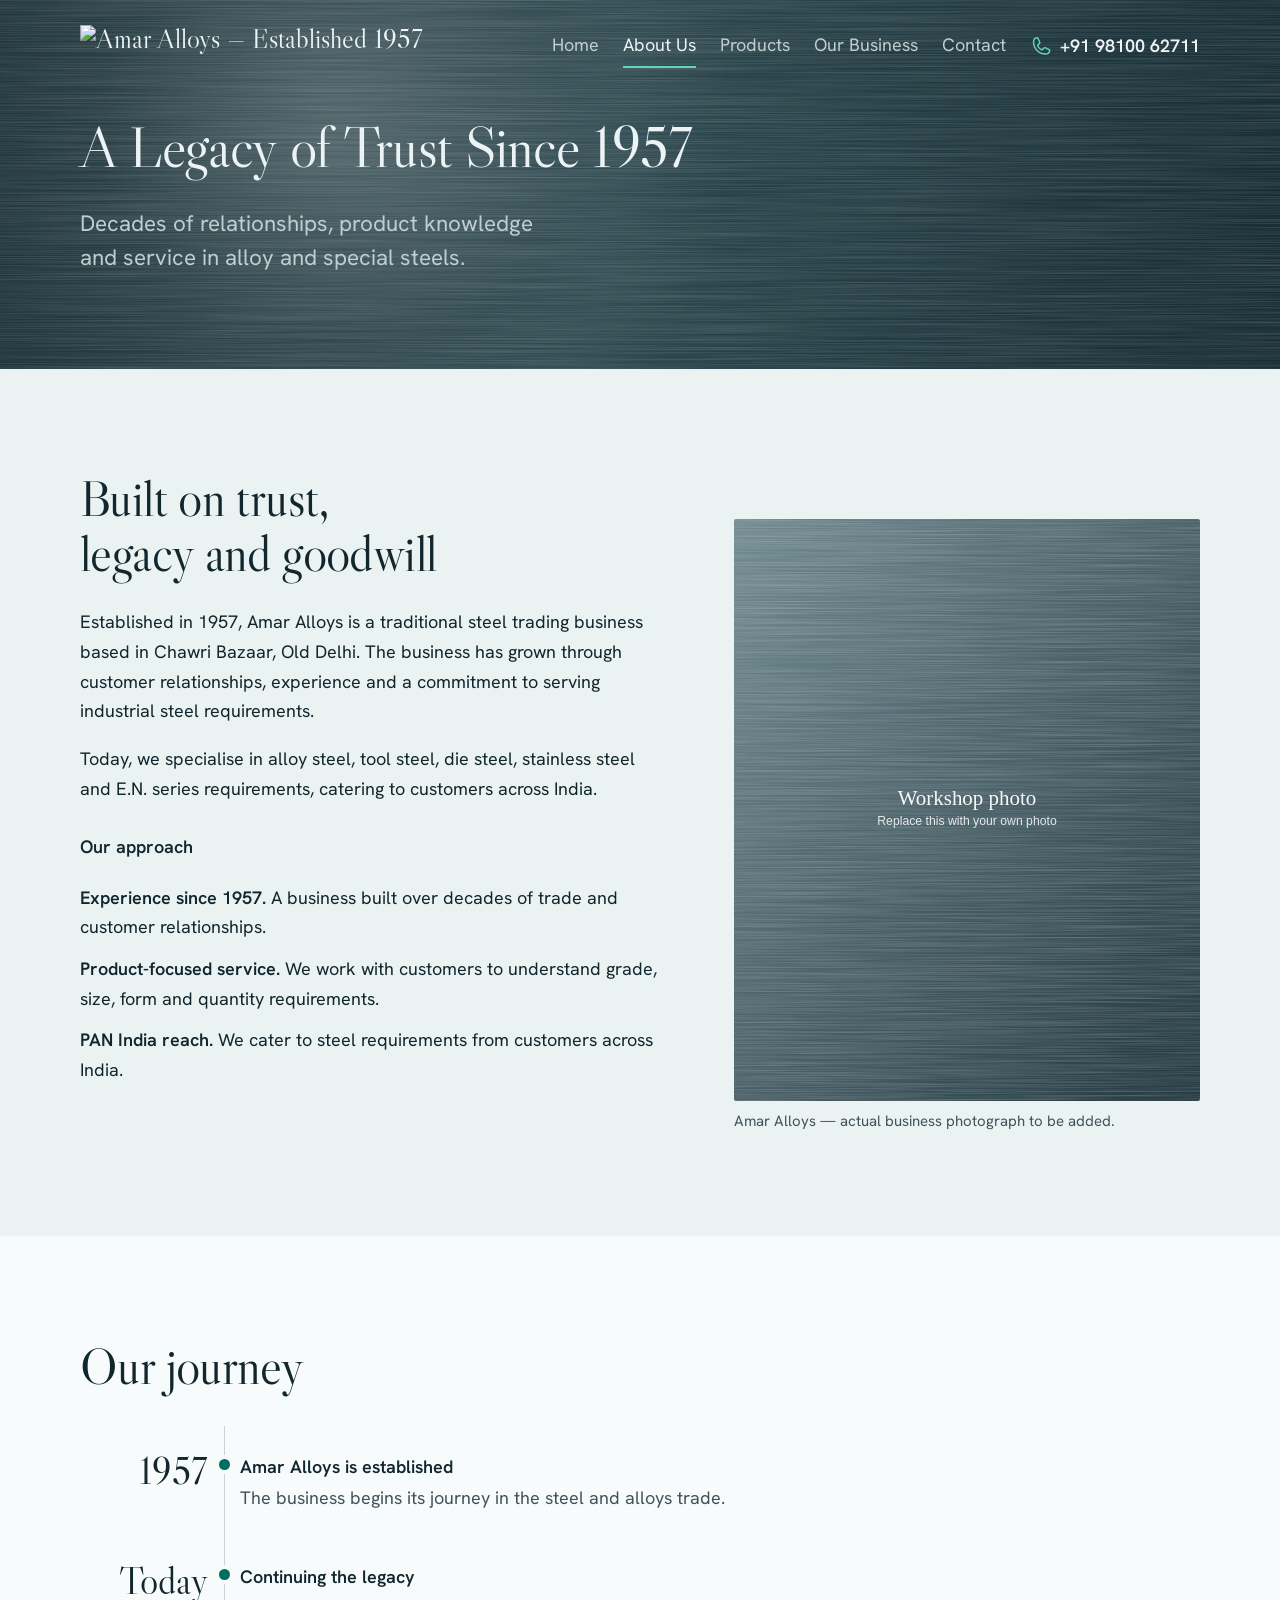
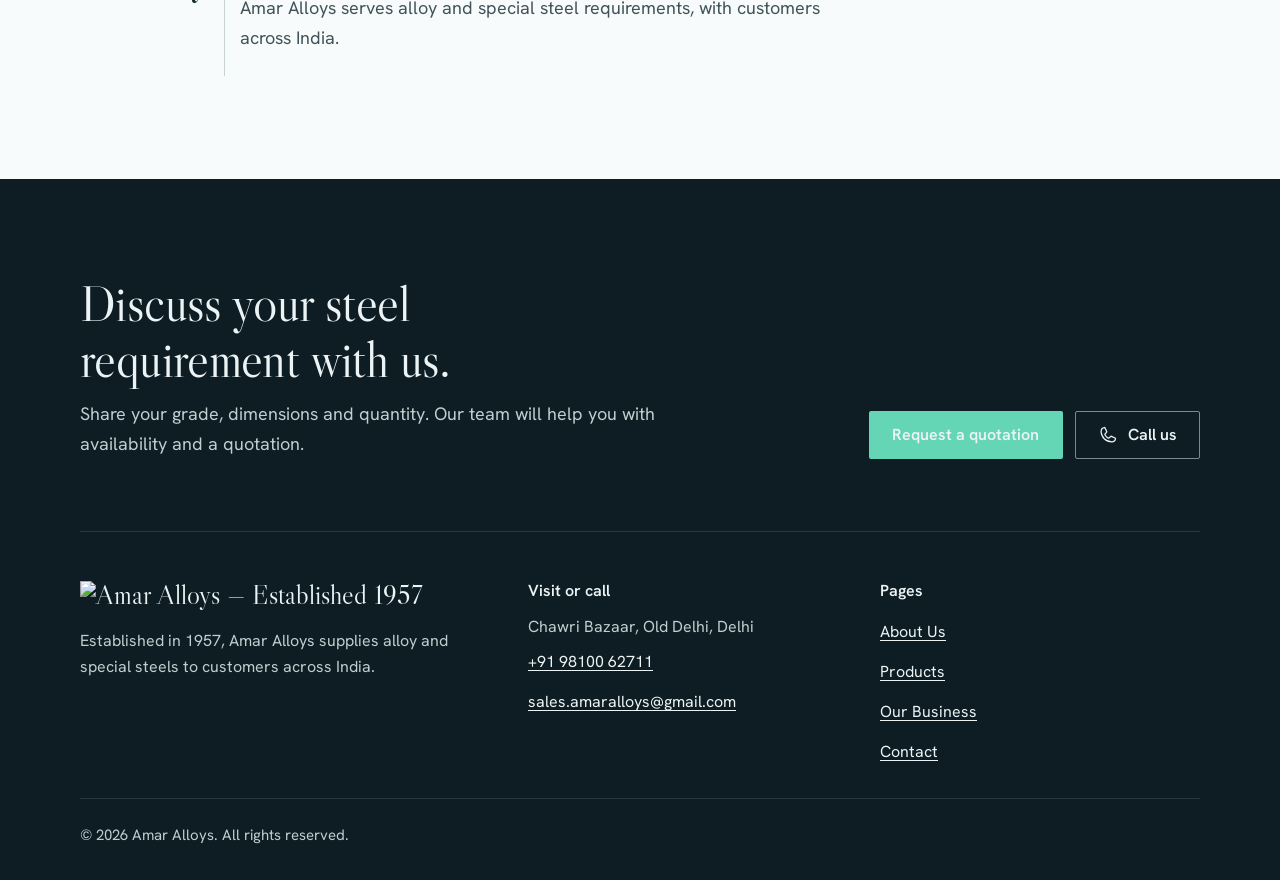
==== commit 581f93b8: "Update about.html" ====
--- a/about.html
+++ b/about.html
@@ -6,12 +6,12 @@
   <meta name="color-scheme" content="light dark">
   <script>document.documentElement.className += ' js';</script>
 
-  <!-- TODO: check this page's title and description -->
-  <title>Our story | Amar Alloys India</title>
-  <meta name="description" content="The story of Heritage Alloys: a family alloy metals business, passed from one generation to the next.">
+  
+  <title>About Amar Alloys | Established in 1957, Delhi</title>
+  <meta name="description" content="Learn about Amar Alloys, an alloy and special steel trading business established in 1957 and based in Chawri Bazaar, Old Delhi.">
   <meta name="theme-color" content="#2c3a40">
-  <meta property="og:title" content="Our story | Heritage Alloys">
-  <meta property="og:description" content="The story of Heritage Alloys: a family alloy metals business, passed from one generation to the next.">
+  <meta property="og:title" content="About Amar Alloys | Established 1957">
+  <meta property="og:description" content="A legacy of trust, relationships and alloy and special steel supply since 1957.">
   <meta property="og:type" content="website">
   <link rel="icon" href="images/favicon.svg" type="image/svg+xml">
 
@@ -25,21 +25,21 @@
 
   <div class="masthead">
     <header class="site-header container">
-      <a class="brand" href="index.html">Heritage Alloys</a>
+      <a class="brand" href="index.html" aria-label="Amar Alloys home"><img src="images/amar-alloys-logo.svg" alt="Amar Alloys — Established 1957" style="height:42px;width:auto;display:block"></a>
       <button class="nav-toggle" aria-expanded="false" aria-controls="site-nav"><svg class="icon" aria-hidden="true" focusable="false"><use href="#i-menu"/></svg>Menu</button>
       <nav id="site-nav" aria-label="Main">
         <a href="index.html">Home</a>
-        <a href="about.html" aria-current="page">Our story</a>
+        <a href="about.html" aria-current="page">About Us</a>
         <a href="products.html">Products</a>
-        <a href="gallery.html">Gallery</a>
+        <a href="gallery.html">Our Business</a>
         <a href="contact.html">Contact</a>
-        <a class="nav-phone" href="tel:+910000000000"><svg class="icon" aria-hidden="true" focusable="false"><use href="#i-phone"/></svg>+91 00000 00000</a>
+        <a class="nav-phone" href="tel:+919810062711"><svg class="icon" aria-hidden="true" focusable="false"><use href="#i-phone"/></svg>+91 98100 62711</a>
       </nav>
     </header>
     <section class="hero hero--page container">
       <div>
-        <h1 class="rise" style="--i:0">Our story</h1>
-        <p class="lead rise" style="--i:1">The same family, the same trade, and a workshop that has stayed open through every change around it.</p>
+        <h1 class="rise" style="--i:0">A Legacy of Trust Since 1957</h1>
+        <p class="lead rise" style="--i:1">Decades of relationships, product knowledge and service in alloy and special steels.</p>
       </div>
     </section>
   </div>
@@ -48,49 +48,34 @@
     <section class="section">
       <div class="container story">
         <div>
-          <h2>Where we began</h2>
-          <!-- TODO: replace all of this with your real family history -->
-          <p>In 1750 our founder opened a small metal workshop in [your town]. He melted, mixed and sold alloys to the craftsmen and builders around him, and people came back because the metal was what he said it was.</p>
-          <p>His sons took over the work, and then their sons. Each generation added something: new alloys, new customers, a larger yard. None of them changed the basic promise.</p>
-          <h3>How we work</h3>
-          <!-- TODO: edit these to match how you really do business -->
+          <h2>Built on trust, legacy and goodwill</h2>
+          <p>Established in 1957, Amar Alloys is a traditional steel trading business based in Chawri Bazaar, Old Delhi. The business has grown through customer relationships, experience and a commitment to serving industrial steel requirements.</p>
+          <p>Today, we specialise in alloy steel, tool steel, die steel, stainless steel and E.N. series requirements, catering to customers across India.</p>
+          <h3>Our approach</h3>
           <ul class="principles">
-            <li><strong>Straight answers.</strong> We tell you what we have, what it is made of and what it costs.</li>
-            <li><strong>Metal you can inspect.</strong> You are welcome to visit and see the material before you buy.</li>
-            <li><strong>Long relationships.</strong> Many customers have bought from us for decades.</li>
+            <li><strong>Experience since 1957.</strong> A business built over decades of trade and customer relationships.</li>
+            <li><strong>Product-focused service.</strong> We work with customers to understand grade, size, form and quantity requirements.</li>
+            <li><strong>PAN India reach.</strong> We cater to steel requirements from customers across India.</li>
           </ul>
         </div>
         <figure>
-          <img src="images/story.svg" width="800" height="1000" alt="The family at the workshop. TODO: describe your real photo.">
-          <figcaption>Three generations at the workshop. TODO: write a real caption.</figcaption>
+          <img src="images/story.svg" width="800" height="1000" alt="Placeholder for an actual Amar Alloys business photograph.">
+          <figcaption>Amar Alloys — actual business photograph to be added.</figcaption>
         </figure>
       </div>
     </section>
 
     <section class="section section--surface">
       <div class="container">
-        <h2>Generation by generation</h2>
-        <!-- TODO: change years and events. Add or remove list items freely. -->
+        <h2>Our journey</h2>
         <ol class="timeline">
           <li>
-            <time datetime="1750">1750</time>
-            <div><h3>The first workshop</h3><p>Our founder starts a metal workshop and begins supplying local craftsmen.</p></div>
-          </li>
-          <li>
-            <time datetime="1830">1830</time>
-            <div><h3>The second generation</h3><p>The business moves to larger premises and begins to supply customers in nearby towns.</p></div>
-          </li>
-          <li>
-            <time datetime="1900">1900</time>
-            <div><h3>New alloys</h3><p>The range grows to include bronze, gunmetal and other copper alloys.</p></div>
-          </li>
-          <li>
-            <time datetime="1965">1965</time>
-            <div><h3>The third generation</h3><p>The family takes the business through a period of change in industry and trade.</p></div>
+            <time datetime="1957">1957</time>
+            <div><h3>Amar Alloys is established</h3><p>The business begins its journey in the steel and alloys trade.</p></div>
           </li>
           <li>
             <time datetime="2026">Today</time>
-            <div><h3>Still family-run</h3><p>The business is run by the family, and now has a website so customers can find us more easily.</p></div>
+            <div><h3>Continuing the legacy</h3><p>Amar Alloys serves alloy and special steel requirements, with customers across India.</p></div>
           </li>
         </ol>
       </div>
@@ -102,46 +87,46 @@
     <div class="container">
       <section class="closing">
         <div>
-          <h2>Come and see the metal.</h2>
-          <p>Visit the workshop, or tell us what you need and we will send a quote.</p>
+          <h2>Discuss your steel requirement with us.</h2>
+          <p>Share your grade, dimensions and quantity. Our team will help you with availability and a quotation.</p>
         </div>
         <div class="hero-actions">
-          <a class="btn btn-lit" href="contact.html">Ask for a quote</a>
-          <a class="btn btn-outline" href="tel:+910000000000"><svg class="icon" aria-hidden="true" focusable="false"><use href="#i-phone"/></svg>Call us</a>
+          <a class="btn btn-lit" href="contact.html">Request a quotation</a>
+          <a class="btn btn-outline" href="tel:+919810062711"><svg class="icon" aria-hidden="true" focusable="false"><use href="#i-phone"/></svg>Call us</a>
         </div>
       </section>
       <div class="footer-grid">
         <div>
-          <a class="brand" href="index.html">Heritage Alloys</a>
-          <p>A family-owned alloy metals business.</p>
+          <a class="brand" href="index.html" aria-label="Amar Alloys home"><img src="images/amar-alloys-logo.svg" alt="Amar Alloys — Established 1957" style="height:42px;width:auto;display:block"></a>
+          <p>Established in 1957, Amar Alloys supplies alloy and special steels to customers across India.</p>
         </div>
         <div>
           <h2>Visit or call</h2>
-          <!-- TODO: your real address, phone and email -->
+          
           <ul>
-            <li>Your street address, Your town</li>
-            <li><a href="tel:+910000000000">+91 00000 00000</a></li>
-            <li><a href="mailto:info@yourdomain.in">info@yourdomain.in</a></li>
+            <li>Chawri Bazaar, Old Delhi, Delhi</li>
+            <li><a href="tel:+919810062711">+91 98100 62711</a></li>
+            <li><a href="mailto:sales.amaralloys@gmail.com">sales.amaralloys@gmail.com</a></li>
           </ul>
         </div>
         <div>
           <h2>Pages</h2>
           <ul>
-            <li><a href="about.html">Our story</a></li>
+            <li><a href="about.html">About Us</a></li>
             <li><a href="products.html">Products</a></li>
-            <li><a href="gallery.html">Gallery</a></li>
+            <li><a href="gallery.html">Our Business</a></li>
             <li><a href="contact.html">Contact</a></li>
           </ul>
         </div>
       </div>
-      <p class="copyright">&copy; <span data-year>2026</span> Heritage Alloys. All rights reserved.</p>
+      <p class="copyright">&copy; <span data-year>2026</span> Amar Alloys. All rights reserved.</p>
     </div>
   </footer>
 
   <nav class="action-bar" aria-label="Quick actions">
-    <a class="btn btn-lit" href="tel:+910000000000"><svg class="icon" aria-hidden="true" focusable="false"><use href="#i-phone"/></svg>Call us</a>
-    <a class="btn btn-outline" href="https://wa.me/910000000000?text=Hello%2C%20I%20would%20like%20to%20ask%20about%20your%20alloys." target="_blank" rel="noopener"><svg class="icon" aria-hidden="true" focusable="false"><use href="#i-whatsapp"/></svg>WhatsApp</a>
-    <a class="btn btn-outline" href="https://www.google.com/maps/search/?api=1&amp;query=Heritage%20Alloys" target="_blank" rel="noopener"><svg class="icon" aria-hidden="true" focusable="false"><use href="#i-pin"/></svg>Directions</a>
+    <a class="btn btn-lit" href="tel:+919810062711"><svg class="icon" aria-hidden="true" focusable="false"><use href="#i-phone"/></svg>Call us</a>
+    <a class="btn btn-outline" href="https://wa.me/919810062711?text=Hello%20Amar%20Alloys%2C%20I%20would%20like%20to%20enquire%20about%20your%20steel%20products.%20Grade%20/%20Specification%3A%20__.%20Size%20%26%20Form%3A%20__.%20Quantity%3A%20__.%20Company%20Name%3A%20__.%20Delivery%20Location%3A%20__.%20Please%20share%20availability%20and%20quotation." target="_blank" rel="noopener"><svg class="icon" aria-hidden="true" focusable="false"><use href="#i-whatsapp"/></svg>WhatsApp</a>
+    <a class="btn btn-outline" href="https://www.google.com/maps/search/?api=1&amp;query=Chawri%20Bazaar%2C%20Old%20Delhi%2C%20Delhi" target="_blank" rel="noopener"><svg class="icon" aria-hidden="true" focusable="false"><use href="#i-pin"/></svg>Directions</a>
   </nav>
 
   <script src="js/main.js"></script>
